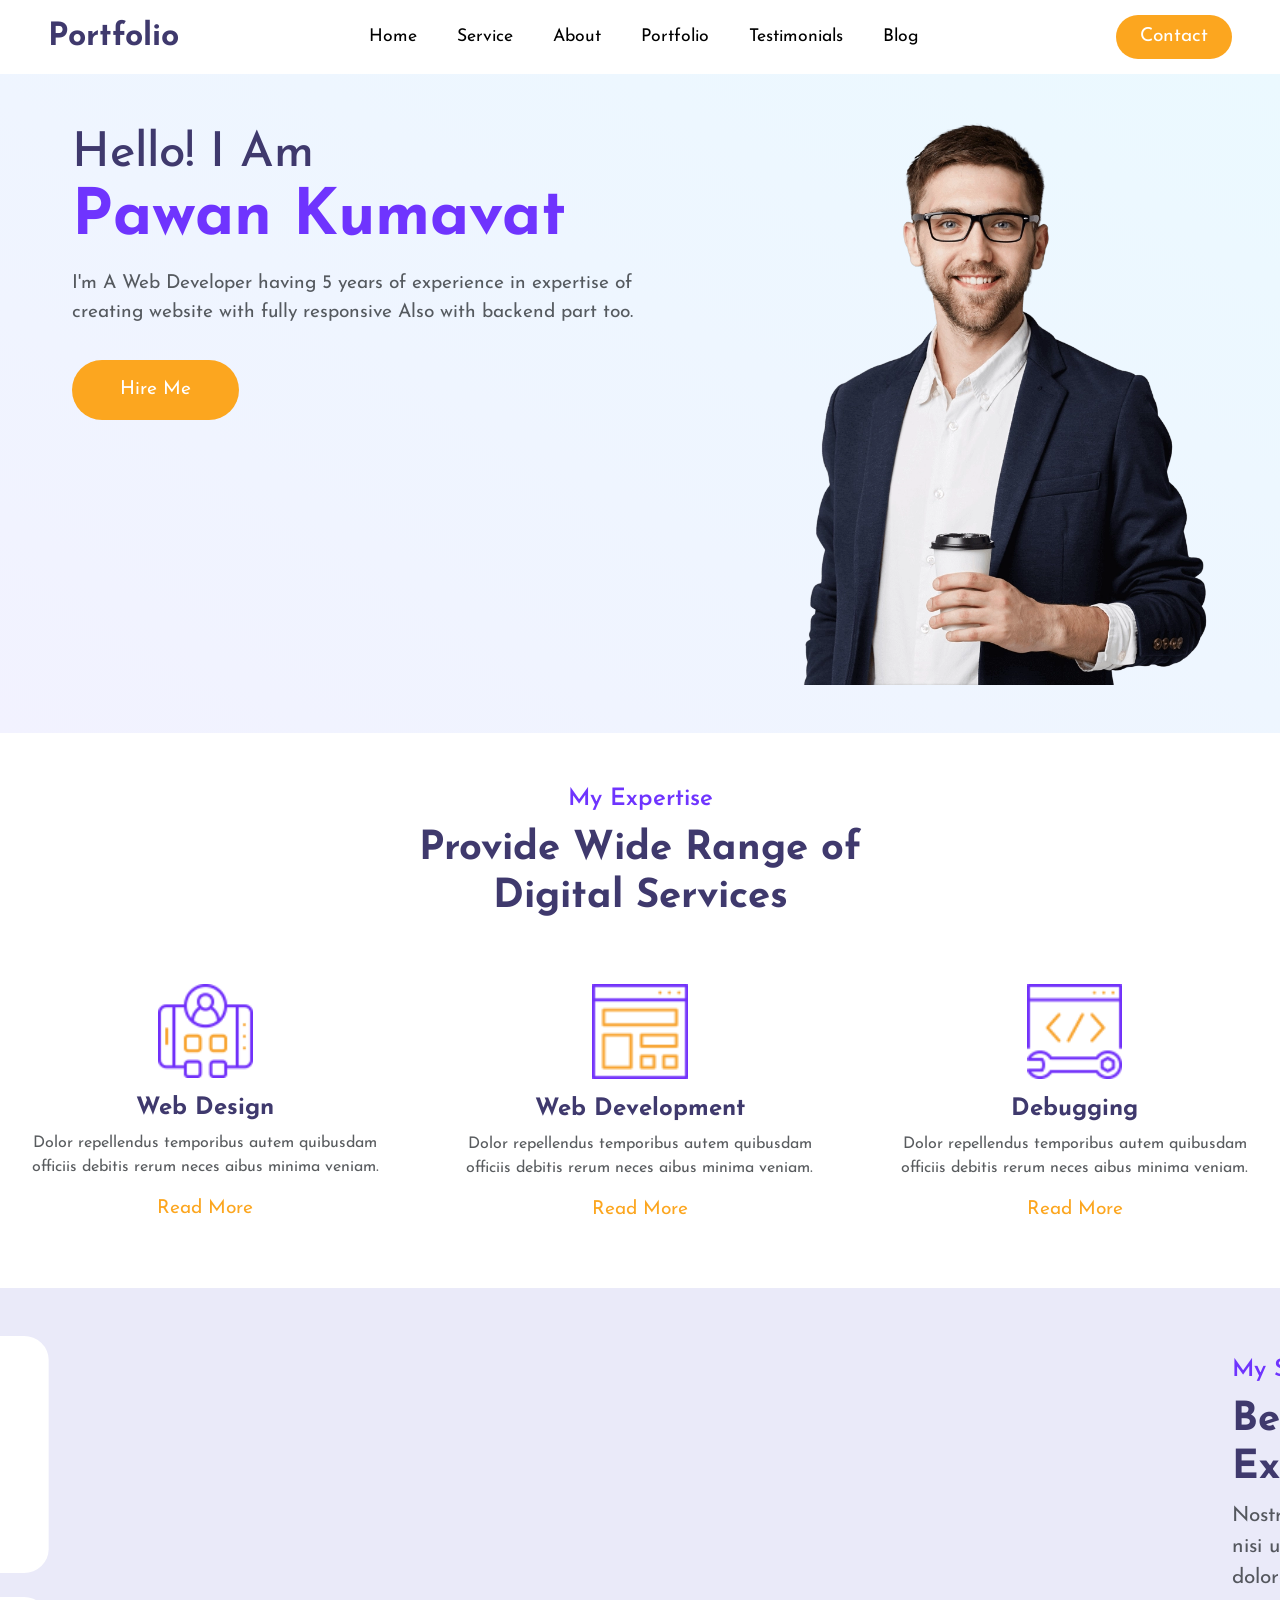
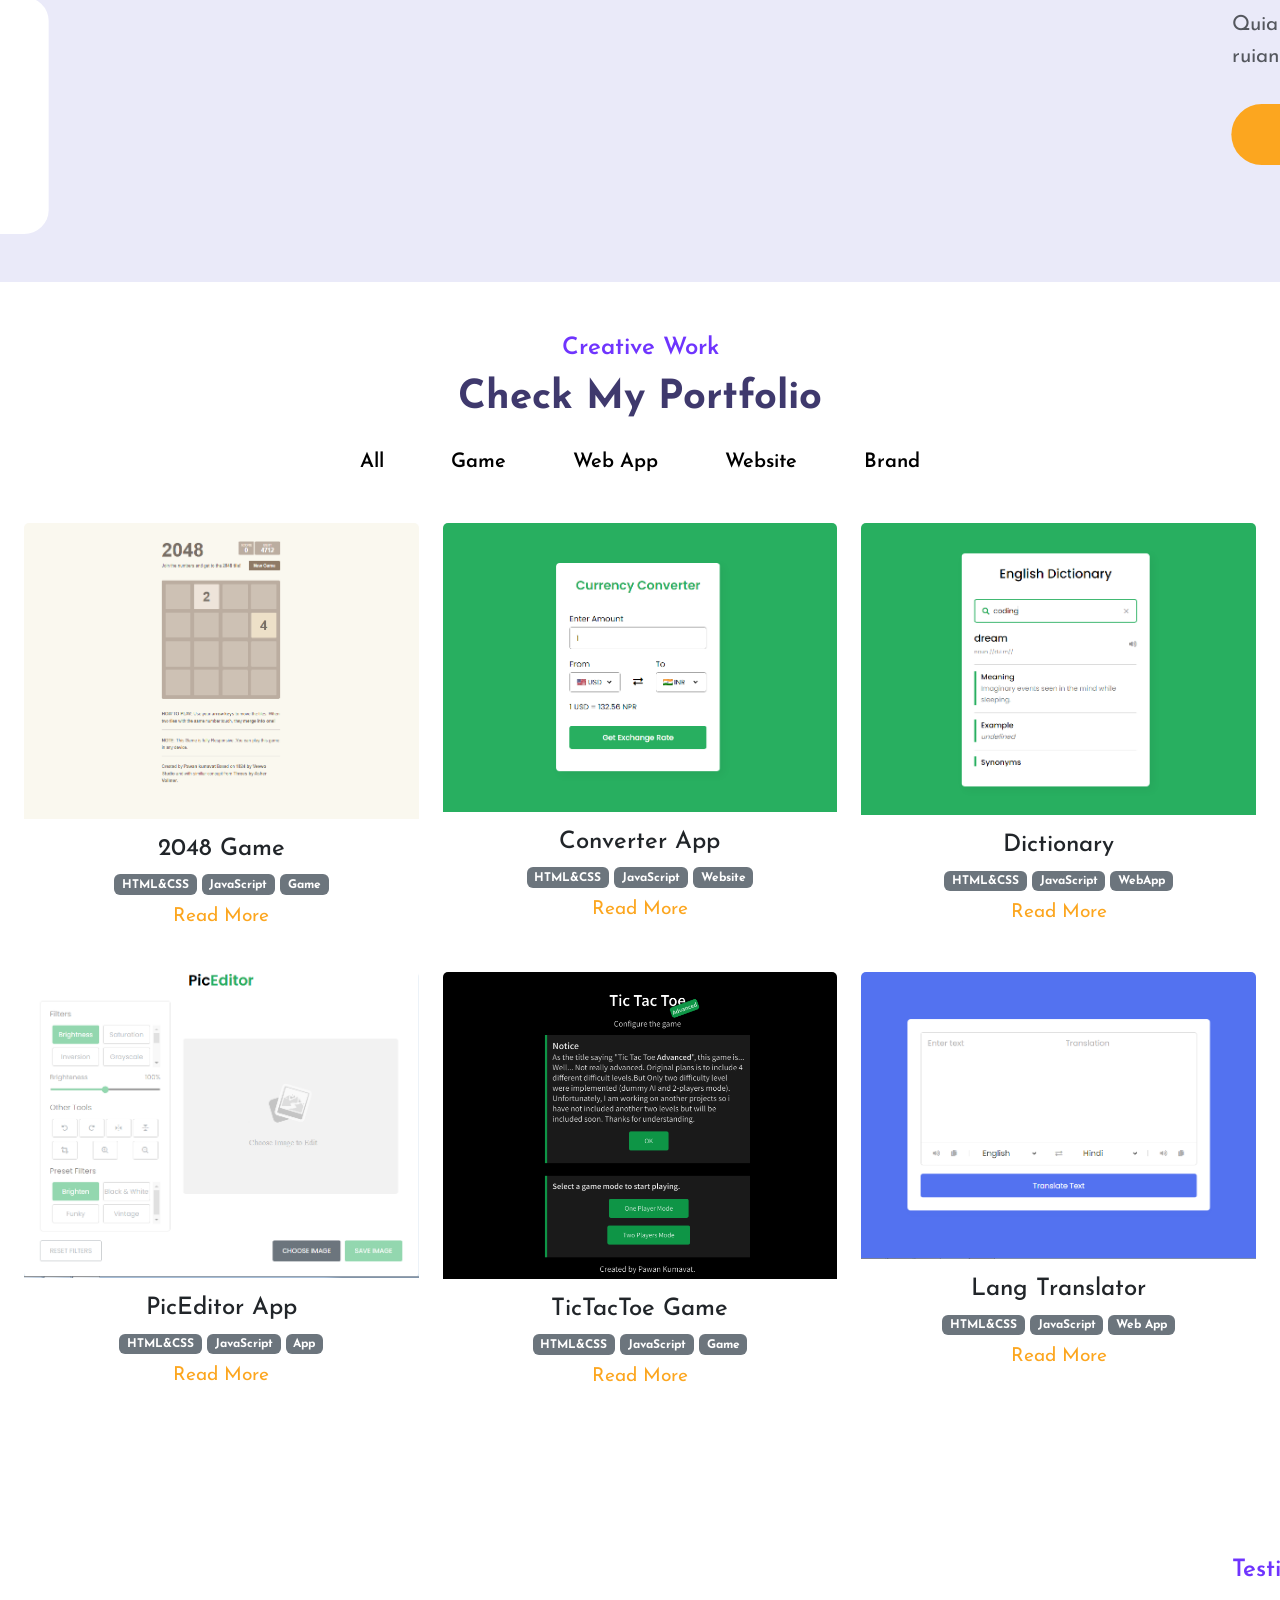
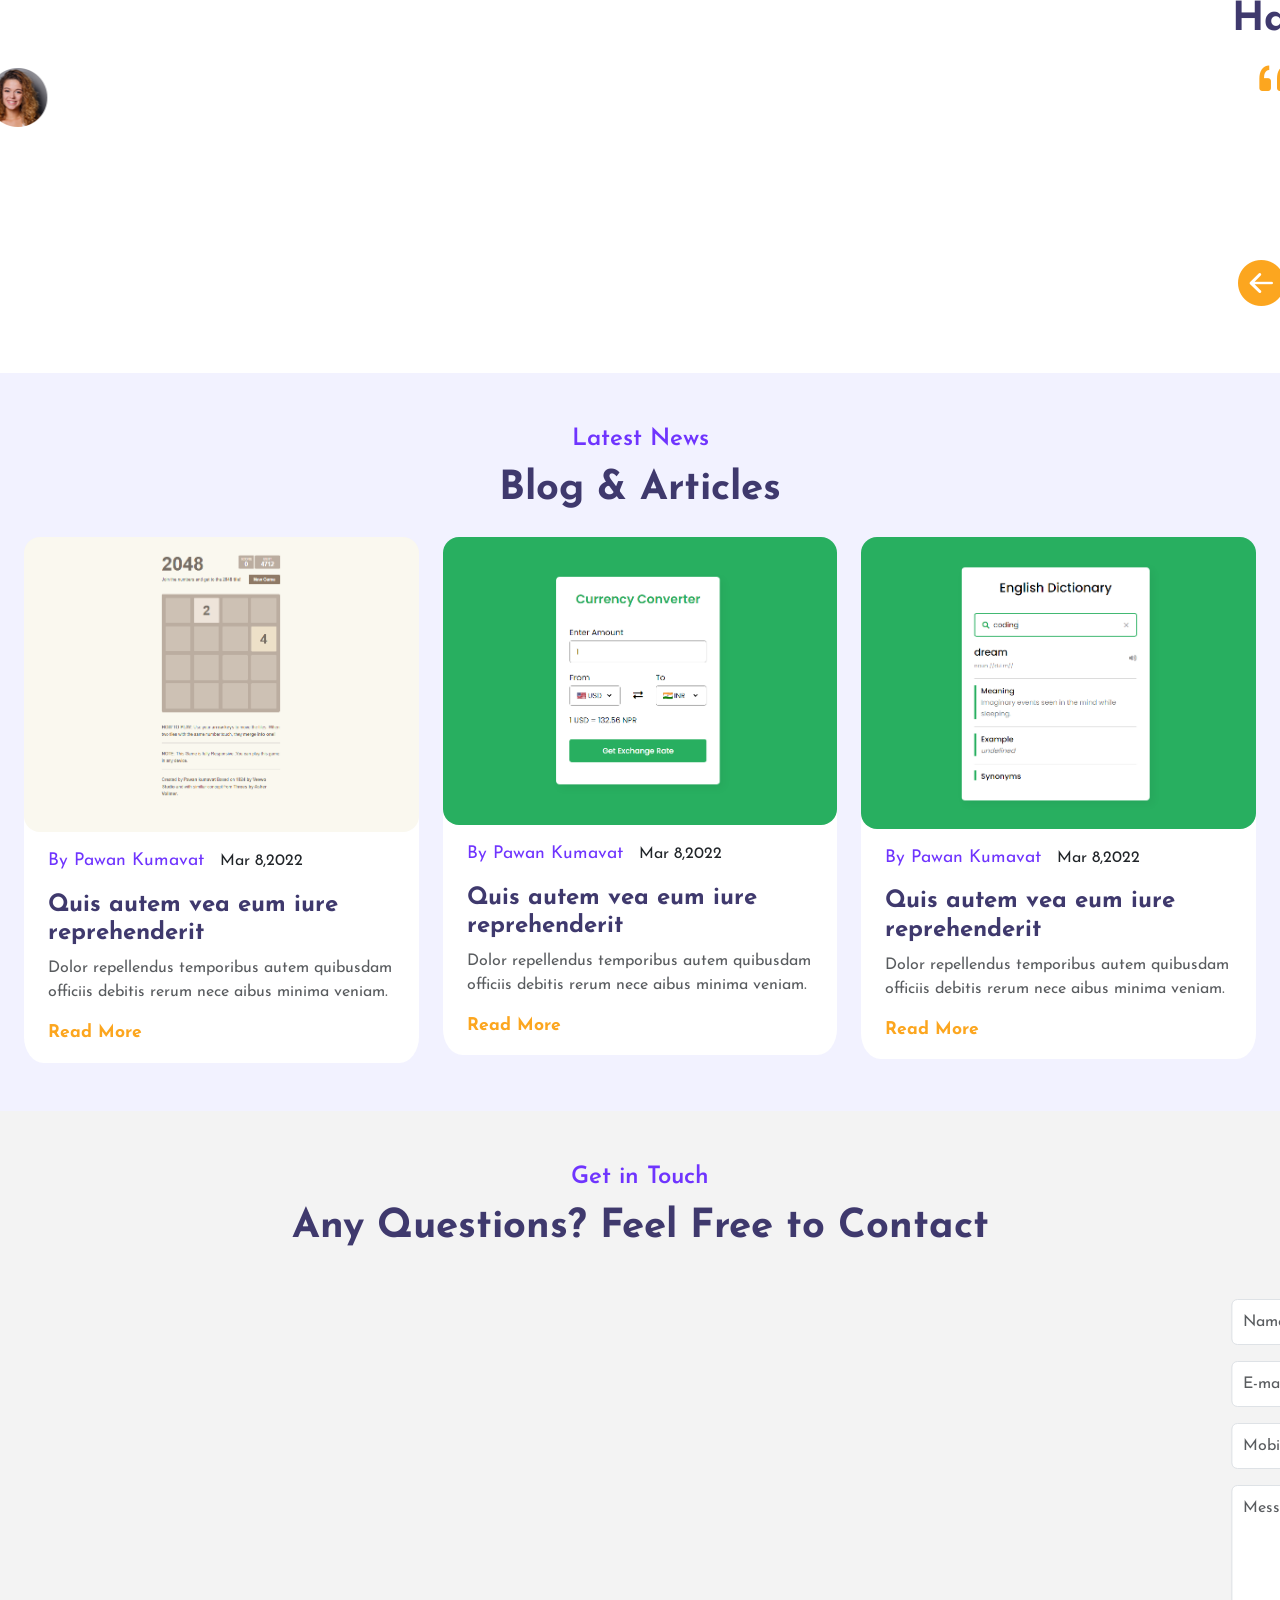
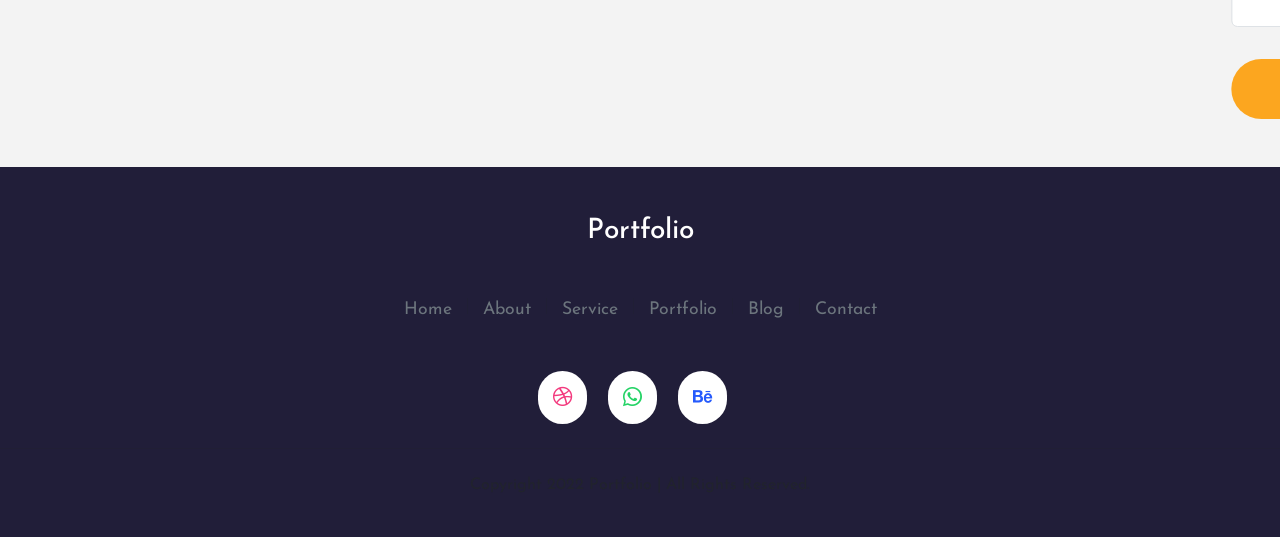
==== index.html @ dd7792f3 "Add files via upload" ====
<!DOCTYPE html>
<html lang="en">
  <head>
    <meta charset="UTF-8" />
    <meta http-equiv="X-UA-Compatible" content="IE=edge" />
    <meta name="viewport" content="width=device-width, initial-scale=1.0" />
    <title>Personal Portfolio - Pawan Kumavat</title>

    <!-- bootstrap css cdn link  -->
    <link
      href="https://cdn.jsdelivr.net/npm/bootstrap@5.2.3/dist/css/bootstrap.min.css"
      rel="stylesheet"
      integrity="sha384-rbsA2VBKQhggwzxH7pPCaAqO46MgnOM80zW1RWuH61DGLwZJEdK2Kadq2F9CUG65"
      crossorigin="anonymous"
    />

    <!-- custom css file -->
    <link rel="stylesheet" href="css/style.css" />

    <!-- google font link -->
    <link rel="preconnect" href="https://fonts.googleapis.com" />
    <link rel="preconnect" href="https://fonts.gstatic.com" crossorigin />
    <link
      href="https://fonts.googleapis.com/css2?family=Josefin+Sans:wght@300;400;500;600;700&display=swap"
      rel="stylesheet"
    />

    <!-- bootstrap icon cdn link  -->
    <link
      rel="stylesheet"
      href="https://cdn.jsdelivr.net/npm/bootstrap-icons@1.10.4/font/bootstrap-icons.css"
    />

    <!-- for adding animation to website we have use AOS library 
    AOS Library css file cdn link -->
    <link rel="stylesheet" href="https://unpkg.com/aos@next/dist/aos.css" />

    <!-- jquery cdn link  -->
    <script src="https://ajax.googleapis.com/ajax/libs/jquery/3.6.4/jquery.min.js"></script>
  </head>
  <body>
    <!-- navbar starts -->
    <nav
      id="navbar-top"
      class="navbar navbar-expand-lg navbar-light bg-white sticky-top"
    >
      <div class="container-fluid px-5">
        <a class="navbar-brand fw-bold fs-2" href="#" style="color: #3f396d"
          >Portfolio</a
        >
        <button
          class="nav-menu d-md-none"
          type="button"
          data-bs-toggle="collapse"
          data-bs-target="#navbarNav"
        >
          <i class="bi bi-menu-button-fill"></i>
        </button>
        <div
          class="collapse navbar-collapse justify-content-center"
          id="navbarNav"
        >
          <ul class="navbar-nav gap-4" style="font-size: 1.1rem">
            <li class="nav-item">
              <a class="nav-link" aria-current="page" href="#">Home</a>
            </li>
            <li class="nav-item">
              <a class="nav-link" href="#service">Service</a>
            </li>
            <li class="nav-item">
              <a class="nav-link" href="#about">About</a>
            </li>
            <li class="nav-item">
              <a class="nav-link" href="#portfolio">Portfolio</a>
            </li>
            <li class="nav-item">
              <a class="nav-link" href="#testimonial">Testimonials</a>
            </li>
            <li class="nav-item">
              <a class="nav-link" href="#blog">Blog</a>
            </li>
          </ul>
        </div>
        <button class="c-btn ms-4 py-2 px-4 rounded-pill d-none d-md-block">Contact</button>
      </div>
    </nav>
    <!-- navbar ends here -->

    <!-- home section starts  -->
    <section class="home pt-5 pb-5" id="home">
      <div class="row justify-content-evenly align-middle">
        <!-- here data-aos is used for adding aos animation  -->
        <div class="col-10 col-md-6 text-center text-md-start" data-aos="slide-right">
          <h2 style="color: #3f396d">
            Hello! I Am <br /><span class="c-orange">Pawan Kumavat</span>
          </h2>
          <p class="text-muted">
            I'm A Web Developer having 5 years of experience in expertise of
            creating website with fully responsive Also with backend part too.
          </p>
          <button class="c-btn h-btn mt-3 py-3 px-5 rounded-pill">
            Hire Me
          </button>
          <a href="" class="link ms-4 d-none">See My Work</a>
        </div>
        <div class="col-10 col-md-4 d-none d-md-block">
          <img src="images/banner-01.webp" class="img-fluid" alt="" />
        </div>
      </div>
    </section>
    <!-- home section ends here -->

    <!-- expertise section starts -->
    <section class="expertise mt-5" id="service">
      <div class="heading text-center">
        <small>My Expertise</small>
        <h3>
          Provide Wide Range of <br />
          Digital Services
        </h3>
      </div>
      <div class="row justify-content-evenly mt-5">
        <div class="col-10 col-md-4" data-aos="fade-up">
          <div class="service-card">
            <div class="img">
              <img
                src="images/service-icon1.png"
                class="w-25 img-fluid img"
                alt=""
              />
            </div>
            <div class="content mt-3">
              <h4>Web Design</h4>
              <p class="text-muted">
                Dolor repellendus temporibus autem quibusdam officiis debitis
                rerum neces aibus minima veniam.
              </p>
              <a href="" class="link">Read More</a>
            </div>
          </div>
        </div>
        <div class="col-md-4 col-10" data-aos="fade-up">
          <div class="service-card">
            <div class="img">
              <img
                src="images/service-icon2.png"
                class="w-25 img-fluid img"
                alt=""
              />
            </div>
            <div class="content mt-3">
              <h4>Web Development</h4>
              <p class="text-muted">
                Dolor repellendus temporibus autem quibusdam officiis debitis
                rerum neces aibus minima veniam.
              </p>
              <a href="" class="link">Read More</a>
            </div>
          </div>
        </div>
        <div class="col-md-4 col-10" data-aos="fade-up">
          <div class="service-card">
            <div class="img">
              <img
                src="images/service-icon3.png"
                class="w-25 img-fluid img"
                alt=""
              />
            </div>
            <div class="content mt-3">
              <h4>Debugging</h4>
              <p class="text-muted">
                Dolor repellendus temporibus autem quibusdam officiis debitis
                rerum neces aibus minima veniam.
              </p>
              <a href="" class="link">Read More</a>
            </div>
          </div>
        </div>
      </div>
    </section>
    <!-- expertise section ends here -->

    <!-- skill section starts -->
    <section class="skill mt-5 py-5" id="about">
      <div class="row justify-content-evenly">
        <div class="col-10 col-md-5 skill-with-progress" data-aos="slide-right">
          <div class="row justify-content-evenly">
            <div class="col-10 col-md-6">
              <div class="progress-card ms-3 ms-md-0">
                <div class="circular-progress html-css">
                  <span class="progress-value html-progress">0%</span>
                </div>
                <br />
                <span class="text">HTML & CSS</span>
              </div>
            </div>
            <div class="col-10 col-md-6 mt-4 mt-md-0">
              <div class="progress-card ms-3 ms-md-0">
                <div class="circular-progress javascript">
                  <span class="progress-value javascript-progress">0%</span>
                </div>
                <br />
                <span class="text">JavaScript</span>
              </div>
            </div>
          </div>
          <div class="row justify-content-evenly mt-4">
            <div class="col-10 col-md-6">
              <div class="progress-card ms-3 ms-md-0">
                <div class="circular-progress php">
                  <span class="progress-value php-progress">0%</span>
                </div>
                <br />
                <span class="text">PHP</span>
              </div>
            </div>
            <div class="col-10 col-md-6 mt-4 mt-md-0">
              <div class="progress-card ms-3  ms-md-0">
                <div class="circular-progress reactjs">
                  <span class="progress-value reactjs-progress">0%</span>
                </div>
                <br>
                <span class="text">ReactJS</span>
              </div>
            </div>
          </div>
        </div>
        <div class="col-10 col-md-5 skill-detail" data-aos="slide-left">
          <div class="heading mt-5 mt-md-3">
            <small>My Skills</small>
            <h3>Beautiful & Unique Digital Experiences</h3>
            <p class="text-muted">
              Nostrum exercitationem ullam corporis suscipit laborioa nisi ut
              aliquid exrea commodi consequatur magni dolores aos qui ratione
              voluptatem nesciunt.
            </p>
            <p class="text-muted">
              Quia voluptas sit aspernatur aut odit aut fugit, sed ruiano
              consequntar magni dolores.
            </p>
            <button class="c-btn h-btn mt-3 py-3 px-5 rounded-pill">
              <!-- here download attribute is used for adding download functionality to button  -->
              <a
                href="Entry Level Web Developer Resume.pdf"
                download="SampleCV"
                style="text-decoration: none;color: #fff;"
                >Download CV</a
              >
            </button>
          </div>
        </div>
      </div>
    </section>
    <!-- skill section end here -->

    <!-- portfolio section starts here -->
    <section class="portfolio" id="portfolio">
      <div class="heading text-center pt-5">
        <small>Creative Work</small>
        <h3>Check My Portfolio</h3>
      </div>

      <div id="myBtnContainer" class="text-center mt-4">
        <!-- here we will create custom attribute using data- for filtering -->
        <button class="filter-item" data-filter="all">All</button>
        <button class="filter-item" data-filter="game">Game</button>
        <button class="filter-item" data-filter="webapp">Web App</button>
        <button class="filter-item" data-filter="website">Website</button>
        <button class="filter-item" data-filter="brand">Brand</button>
      </div>
      <div class="portfolio-body">
        <div class="row justify-content-evenly px-4">
          <div class="post col-md-4 game all col-10 mt-3 mt-md-0" data-aos="fade-up">
            <div class="card">
              <img src="images/2048game.png" class="card-img-top" alt="..." />
              <div class="card-body text-center">
                <h4 class="card-title">2048 Game</h4>
                <span class="badge bg-secondary badge-pill">HTML&CSS</span>
                <span class="badge bg-secondary badge-pill">JavaScript</span>
                <span class="badge bg-secondary badge-pill mb-2">Game</span
                ><br />
                <a href="#" class="link">Read More</a>
              </div>
            </div>
          </div>
          <div class="post col-md-4 website all col-10 mt-3 mt-md-0" data-aos="fade-up">
            <div class="card">
              <img
                src="images/currency-converter.png"
                class="card-img-top"
                alt="..."
              />
              <div class="card-body text-center">
                <h4 class="card-title">Converter App</h4>
                <span class="badge bg-secondary badge-pill">HTML&CSS</span>
                <span class="badge bg-secondary badge-pill">JavaScript</span>
                <span class="badge bg-secondary badge-pill mb-2">Website</span
                ><br />
                <a href="#" class="read-more-btn link">Read More</a>
              </div>
            </div>
          </div>
          <div class="post col-md-4 webapp all col-10 mt-3 mt-md-0" data-aos="fade-up">
            <div class="card">
              <img src="images/dictionary.png" class="card-img-top" alt="..." />
              <div class="card-body text-center">
                <h4 class="card-title">Dictionary</h4>
                <span class="badge bg-secondary badge-pill">HTML&CSS</span>
                <span class="badge bg-secondary badge-pill">JavaScript</span>
                <span class="badge bg-secondary badge-pill mb-2">WebApp</span
                ><br />
                <a href="#" class="read-more-btn link">Read More</a>
              </div>
            </div>
          </div>
        </div>
        <div class="row justify-content-evenly mt-4 px-4">
          <div class="post col-md-4 game all col-10 mt-3 mt-md-0" data-aos="fade-up">
            <div class="card">
              <img src="images/piceditor.png" class="card-img-top" alt="..." />
              <div class="card-body text-center">
                <h4 class="card-title">PicEditor App</h4>
                <span class="badge bg-secondary badge-pill">HTML&CSS</span>
                <span class="badge bg-secondary badge-pill">JavaScript</span>
                <span class="badge bg-secondary badge-pill mb-2">App</span
                ><br />
                <a href="#" class="read-more-btn link">Read More</a>
              </div>
            </div>
          </div>
          <div class="post col-md-4 website all col-10 mt-3 mt-md-0" data-aos="fade-up">
            <div class="card">
              <img src="images/tictactoe.png" class="card-img-top" alt="..." />
              <div class="card-body text-center">
                <h4 class="card-title">TicTacToe Game</h4>
                <span class="badge bg-secondary badge-pill">HTML&CSS</span>
                <span class="badge bg-secondary badge-pill">JavaScript</span>
                <span class="badge bg-secondary badge-pill mb-2">Game</span
                ><br />
                <a href="#" class="read-more-btn link">Read More</a>
              </div>
            </div>
          </div>
          <div class="post col-md-4 all col-10 mt-3 mt-md-0" data-aos="fade-up">
            <div class="card">
              <img
                src="images/lang-translator.png"
                class="card-img-top"
                alt="..."
              />
              <div class="card-body text-center">
                <h4 class="card-title">Lang Translator</h4>
                <span class="badge bg-secondary badge-pill">HTML&CSS</span>
                <span class="badge bg-secondary badge-pill">JavaScript</span>
                <span class="badge bg-secondary badge-pill mb-2">Web App</span
                ><br />
                <a href="#" class="read-more-btn link">Read More</a>
              </div>
            </div>
          </div>
        </div>
      </div>
    </section>
    <!-- portfolio section ends here -->

    <!-- testimonial section starts  -->
    <section class="testimonial mt-5 pt-5" id="testimonial">
      <div class="row justify-content-evenly">
        <div class="col-md-4 col-10" data-aos="slide-right">
          <img src="images/tastimonials-img.png" class="img-fluid" alt="" />
        </div>
        <div class="col-md-6 col-10 mt-5" data-aos="slide-left">
          <div class="heading">
            <small>Testimonials</small>
            <h3>Happy Clients Feedback</h3>
            <!-- here we will use carousel element from bootstrap -->
            <div
              id="carouselExampleControls"
              class="carousel slide"
              data-bs-ride="carousel"
            >
              <div class="carousel-inner">
                <div class="carousel-item active">
                  <div class="row justify-content-evenly">
                    <div class="col-2 text-center">
                      <i class="bi bi-quote"></i>
                    </div>
                    <div class="col-10">
                      <p class="text-muted">
                        Quisruam est, qui dolorem ipsum quia dolor sit amet,
                        consecteaur aeci velit, sed quia non numquam eius modi
                        tempora incidunt ut lao magnam aliquam quaerat ...
                      </p>
                      <h4>Kevin Andrew</h4>
                      <small class="fs-6 text-muted">CEO of Company</small>
                    </div>
                  </div>
                </div>
                <div class="carousel-item">
                  <div class="row justify-content-evenly">
                    <div class="col-2 text-center">
                      <i class="bi bi-quote"></i>
                    </div>
                    <div class="col-10">
                      <p class="text-muted">
                        Quisruam est, qui dolorem ipsum quia dolor sit amet,
                        consecteaur aeci velit, sed quia non numquam eius modi
                        tempora incidunt ut lao magnam aliquam quaerat ...
                      </p>
                      <h4>Kevin Andrew</h4>
                      <small class="fs-6 text-muted">CEO of Company</small>
                    </div>
                  </div>
                </div>
                <div class="carousel-item">
                  <div class="row justify-content-evenly">
                    <div class="col-2 text-center">
                      <i class="bi bi-quote"></i>
                    </div>
                    <div class="col-10">
                      <p class="text-muted">
                        Quisruam est, qui dolorem ipsum quia dolor sit amet,
                        consecteaur aeci velit, sed quia non numquam eius modi
                        tempora incidunt ut lao magnam aliquam quaerat ...
                      </p>
                      <h4>Kevin Andrew</h4>
                      <small class="fs-6 text-muted">CEO of Company</small>
                    </div>
                  </div>
                </div>
              </div>
              <button
                class="nextprev-btn rounded-pill prev-btn"
                type="button"
                data-bs-target="#carouselExampleControls"
                data-bs-slide="prev"
              >
                <i class="bi bi-arrow-left-circle-fill prev"></i>
                <span class="visually-hidden">Previous</span>
              </button>
              <button
                class="nextprev-btn rounded-pill next-btn"
                type="button"
                data-bs-target="#carouselExampleControls"
                data-bs-slide="next"
              >
                <i class="bi bi-arrow-right-circle-fill next"></i>
                <span class="visually-hidden">Next</span>
              </button>
            </div>
          </div>
        </div>
      </div>
    </section>
    <!-- testimonial ends here -->

    <!-- blog section starts -->
    <section class="blog mt-5 pb-5" id="blog">
      <div class="heading text-center pt-5">
        <small>Latest News</small>
        <h3>Blog & Articles</h3>
      </div>
      <div class="row justify-content-evenly px-4 mt-4" data-aos="fade-up">
        <div class="blogpost col-md-4 col-10 mt-2 mt-md-0 game all">
          <div class="card">
            <img
              src="images/2048game.png"
              class="card-img-top rounded-4"
              alt="..."
            />
            <div class="card-body px-4">
              <small>By Pawan Kumavat</small
              ><span class="ms-3">Mar 8,2022</span>
              <h4 class="card-title">
                <a href="">Quis autem vea eum iure reprehenderit</a>
              </h4>
              <p class="text-muted">
                Dolor repellendus temporibus autem quibusdam officiis debitis
                rerum nece aibus minima veniam.
              </p>
              <a href="#" class="read-more-btn link" data-bs-toggle="modal" data-bs-target="#exampleModal1">Read More</a>
            </div>
          </div>
        </div>
        <div class="blogpost col-md-4 col-10 mt-5 mt-md-0 website all">
          <div class="card">
            <img
              src="images/currency-converter.png"
              class="card-img-top rounded-4"
              alt="..."
            />
            <div class="card-body px-4">
              <small>By Pawan Kumavat</small
              ><span class="ms-3">Mar 8,2022</span>
              <h4 class="card-title">
                <a href="">Quis autem vea eum iure reprehenderit</a>
              </h4>
              <p class="text-muted">
                Dolor repellendus temporibus autem quibusdam officiis debitis
                rerum nece aibus minima veniam.
              </p>
              <a href="#" class="read-more-btn link" data-bs-toggle="modal" data-bs-target="#exampleModal2">Read More</a>
            </div>
          </div>
        </div>
        <div class="blogpost col-md-4 col-10 mt-5 mt-md-0 webapp all">
          <div class="card">
            <img
              src="images/dictionary.png"
              class="card-img-top rounded-4"
              alt="..."
            />
            <div class="card-body px-4">
              <small>By Pawan Kumavat</small
              ><span class="ms-3">Mar 8,2022</span>
              <h4 class="card-title">
                <a href="">Quis autem vea eum iure reprehenderit</a>
              </h4>
              <p class="text-muted">
                Dolor repellendus temporibus autem quibusdam officiis debitis
                rerum nece aibus minima veniam.
              </p>
              <a href="#" class="read-more-btn link" data-bs-toggle="modal" data-bs-target="#exampleModal3">Read More</a>
            </div>
          </div>
        </div>
        <!-- here we will make modals if Read more link is clicked the modal will popup -->
        <div class="modal fade" id="exampleModal1" tabindex="-1" aria-labelledby="exampleModalLabel" aria-hidden="true">
          <div class="modal-dialog">
            <div class="modal-content">
              
                <button type="button" class="btn-c rounded-pill" data-bs-dismiss="modal"><i class="bi bi-x-circle-fill"></i></button>
              
              <div class="modal-body px-4">
                <div class="img">
                  <img src="images/2048game.png" class="img-fluid" alt="">
                </div>
                <div class="content mt-3">
                  <small>By Pawan Kumavat</small
                    ><span class="text-muted ms-2">Mar 8,2022</span>
                  <h4 class="card-title mt-3">Quis autem vea eum iure reprehenderit</h4>
                  <div class="social-links mt-4">
                      <button href="" class="rounded-pill dribble">
                        <i class="bi bi-dribbble"></i>
                      </button>
                      <button href="" class="rounded-pill whatsapp">
                        <i class="bi bi-whatsapp"></i>
                      </button>
                      <button href="" class="rounded-pill behance">
                        <i class="bi bi-behance"></i>
                      </button>
                  </div>
                  <p class="text-muted mt-3">Lorem ipsum dolor sit amet, consectetur adipiscing elit. Nullam tempor eros a tellus auctor, nec suscipit nunc dignissim. Ut suscipit gravida augue sed elementum. Sed sed luctus nisl. Donec scelerisque nisi in sodales mattis. Vestibulum suscipit odio ac enim blandit sollicitudin. Aliquam ultrices sem quis urna placerat interdum. Etiam rutrum, quam sagittis tristique mollis, libero arcu scelerisque erat, eget tincidunt eros diam quis nunc.</p>
                </div>
              </div>
              <div class="heading px-2">
                <h3 class="fs-3 ms-3">Leave A Comment</h3>
              </div>
              <div class="contact-form ms-3 mt-3 pb-4 px-2">
                <div class="mb-3">
                  <input
                    type="text"
                    class="form-control"
                    id="exampleFormControlInput1"
                    placeholder="Name"
                  />
                </div>
                <div class="mb-3">
                  <input
                    type="email"
                    class="form-control"
                    id="exampleFormControlInput1"
                    placeholder="E-mail"
                  />
                </div>
                <div class="mb-3">
                  <input
                    type="text"
                    class="form-control"
                    id="exampleFormControlInput1"
                    placeholder="Mobile No."
                  />
                </div>
                <div class="mb-3">
                  <textarea
                    class="form-control"
                    id="exampleFormControlTextarea1"
                    placeholder="Message"
                    rows="5"
                  ></textarea>
                </div>
                <button class="c-btn h-btn mt-3 py-2 px-4 rounded-pill">
                  Submit
                </button>
              </div>
              
            </div>
          </div>
        </div>
        <div class="modal fade" id="exampleModal2" tabindex="-1" aria-labelledby="exampleModalLabel" aria-hidden="true">
          <div class="modal-dialog">
            <div class="modal-content">
              
                <button type="button" class="btn-c rounded-pill" data-bs-dismiss="modal"><i class="bi bi-x-circle-fill"></i></button>
              
              <div class="modal-body px-4">
                <div class="img">
                  <img src="images/currency-converter.png" class="img-fluid" alt="">
                </div>
                <div class="content mt-3">
                  <small>By Pawan Kumavat</small
                    ><span class="text-muted ms-2 ms-md-0">Mar 8,2022</span>
                  <h4 class="card-title mt-3">Quis autem vea eum iure reprehenderit</h4>
                  <div class="social-links mt-4">
                      <button href="" class="rounded-pill dribble">
                        <i class="bi bi-dribbble"></i>
                      </button>
                      <button href="" class="rounded-pill whatsapp">
                        <i class="bi bi-whatsapp"></i>
                      </button>
                      <button href="" class="rounded-pill behance">
                        <i class="bi bi-behance"></i>
                      </button>
                  </div>
                  <p class="text-muted mt-3">Lorem ipsum dolor sit amet, consectetur adipiscing elit. Nullam tempor eros a tellus auctor, nec suscipit nunc dignissim. Ut suscipit gravida augue sed elementum. Sed sed luctus nisl. Donec scelerisque nisi in sodales mattis. Vestibulum suscipit odio ac enim blandit sollicitudin. Aliquam ultrices sem quis urna placerat interdum. Etiam rutrum, quam sagittis tristique mollis, libero arcu scelerisque erat, eget tincidunt eros diam quis nunc.</p>
                </div>
              </div>
              <div class="heading px-2">
                <h3 class="fs-3 ms-3">Leave A Comment</h3>
              </div>
              <div class="contact-form ms-3 mt-3 pb-4 px-2">
                <div class="mb-3">
                  <input
                    type="text"
                    class="form-control"
                    id="exampleFormControlInput1"
                    placeholder="Name"
                  />
                </div>
                <div class="mb-3">
                  <input
                    type="email"
                    class="form-control"
                    id="exampleFormControlInput1"
                    placeholder="E-mail"
                  />
                </div>
                <div class="mb-3">
                  <input
                    type="text"
                    class="form-control"
                    id="exampleFormControlInput1"
                    placeholder="Mobile No."
                  />
                </div>
                <div class="mb-3">
                  <textarea
                    class="form-control"
                    id="exampleFormControlTextarea1"
                    placeholder="Message"
                    rows="5"
                  ></textarea>
                </div>
                <button class="c-btn h-btn mt-3 py-2 px-4 rounded-pill">
                  Submit
                </button>
              </div>
              
            </div>
          </div>
        </div>
        <div class="modal fade" id="exampleModal3" tabindex="-1" aria-labelledby="exampleModalLabel" aria-hidden="true">
          <div class="modal-dialog">
            <div class="modal-content">
              
                <button type="button" class="btn-c rounded-pill" data-bs-dismiss="modal"><i class="bi bi-x-circle-fill"></i></button>
              
              <div class="modal-body px-4">
                <div class="img">
                  <img src="images/dictionary.png" class="img-fluid" alt="">
                </div>
                <div class="content mt-3">
                  <small>By Pawan Kumavat</small
                    ><span class="text-muted ms-2 ms-md-0">Mar 8,2022</span>
                  <h4 class="card-title mt-3">Quis autem vea eum iure reprehenderit</h4>
                  <div class="social-links mt-4">
                      <button href="" class="rounded-pill dribble">
                        <i class="bi bi-dribbble"></i>
                      </button>
                      <button href="" class="rounded-pill whatsapp">
                        <i class="bi bi-whatsapp"></i>
                      </button>
                      <button href="" class="rounded-pill behance">
                        <i class="bi bi-behance"></i>
                      </button>
                  </div>
                  <p class="text-muted mt-3">Lorem ipsum dolor sit amet, consectetur adipiscing elit. Nullam tempor eros a tellus auctor, nec suscipit nunc dignissim. Ut suscipit gravida augue sed elementum. Sed sed luctus nisl. Donec scelerisque nisi in sodales mattis. Vestibulum suscipit odio ac enim blandit sollicitudin. Aliquam ultrices sem quis urna placerat interdum. Etiam rutrum, quam sagittis tristique mollis, libero arcu scelerisque erat, eget tincidunt eros diam quis nunc.</p>
                </div>
              </div>
              <div class="heading px-2">
                <h3 class="fs-3 ms-3">Leave A Comment</h3>
              </div>
              <div class="contact-form ms-3 mt-3 pb-4 px-2">
                <div class="mb-3">
                  <input
                    type="text"
                    class="form-control"
                    id="exampleFormControlInput1"
                    placeholder="Name"
                  />
                </div>
                <div class="mb-3">
                  <input
                    type="email"
                    class="form-control"
                    id="exampleFormControlInput1"
                    placeholder="E-mail"
                  />
                </div>
                <div class="mb-3">
                  <input
                    type="text"
                    class="form-control"
                    id="exampleFormControlInput1"
                    placeholder="Mobile No."
                  />
                </div>
                <div class="mb-3">
                  <textarea
                    class="form-control"
                    id="exampleFormControlTextarea1"
                    placeholder="Message"
                    rows="5"
                  ></textarea>
                </div>
                <button class="c-btn h-btn mt-3 py-2 px-4 rounded-pill">
                  Submit
                </button>
              </div>
              
            </div>
          </div>
        </div>
      </div>
    </section>
    <!-- blog section ends here -->

    <!-- contact section starts -->
    <section class="contact py-5" id="contact">
      <div class="heading text-center">
        <small>Get in Touch</small>
        <h3>Any Questions? Feel Free to Contact</h3>
      </div>
      <div class="row justify-content-evenly mt-5">
        <div class="col-md-5 col-10 contact-details" data-aos="slide-right">
          <div class="row justify-content-evenly">
            <div class="col-1">
              <i class="bi bi-geo-alt-fill"></i>
            </div>
            <div class="col-11">
              <p>121 King Street Melbourne, 3000, Australia</p>
            </div>
          </div>
          <div class="row justify-content-evenly">
            <div class="col-1">
              <i class="bi bi-telephone-fill"></i>
            </div>
            <div class="col-11">
              <p>+91 9527818693</p>
            </div>
          </div>
          <div class="row justify-content-evenly">
            <div class="col-1">
              <i class="bi bi-send-fill"></i>
            </div>
            <div class="col-11">
              <p>codewithpawan@gmail.com</p>
            </div>
          </div>
          <div class="row justify-content-evenly">
            <div class="col-1">
              <i class="bi bi-globe-americas"></i>
            </div>
            <div class="col-11">
              <p>codingpawan.com</p>
            </div>
          </div>
        </div>
        <div class="col-md-5 col-10 mt-3 mt-md-0" data-aos="slide-left">
          <div class="contact-form">
            <div class="mb-3">
              <input
                type="text"
                class="form-control"
                id="exampleFormControlInput1"
                placeholder="Name"
              />
            </div>
            <div class="mb-3">
              <input
                type="email"
                class="form-control"
                id="exampleFormControlInput1"
                placeholder="E-mail"
              />
            </div>
            <div class="mb-3">
              <input
                type="text"
                class="form-control"
                id="exampleFormControlInput1"
                placeholder="Mobile No."
              />
            </div>
            <div class="mb-3">
              <textarea
                class="form-control"
                id="exampleFormControlTextarea1"
                placeholder="Message"
                rows="5"
              ></textarea>
            </div>
            <button class="c-btn h-btn mt-3 py-3 px-5 rounded-pill">
              Submit
            </button>
          </div>
        </div>
      </div>
    </section>
    <!-- contact section ends here -->

      <!-- now we will make back to top button when user click on it it will be redirected to top page  -->
    <button
      type="button"
      class="btn btn-floating btn-lg rounded-pill"
      id="btn-back-to-top"
    >
      <i class="bi bi-arrow-up"></i>
    </button>

    <!-- footer section starts  -->
    <footer class="text-center text-muted py-4">
      <h3 class="text-white pt-4" data-aos="fade-up">Portfolio</h3>
      <div class="link-group mt-5" data-aos="fade-up">
        <a href="#home">Home</a>
        <div class="vr"></div>
        <a href="#about">About</a>
        <div class="vr"></div>
        <a href="#service">Service</a>
        <div class="vr"></div>
        <a href="#portfolio">Portfolio</a>
        <div class="vr"></div>
        <a href="#blog">Blog</a>
        <div class="vr"></div>
        <a href="#contact">Contact</a>
      </div>
      <div class="social-links mt-5" data-aos="fade-up">
        <button href="" class="rounded-pill dribble">
          <i class="bi bi-dribbble"></i>
        </button>
        <button href="" class="rounded-pill whatsapp">
          <i class="bi bi-whatsapp"></i>
        </button>
        <button href="" class="rounded-pill behance">
          <i class="bi bi-behance"></i>
        </button>
      </div>
      <hr class="text-muted my-4" />

      <p>Copyright 2022 Portfolio | All Rights Reserved.</p>
    </footer>
    <!-- footer section ends here -->

      <!-- bootstrap javascript cdn link  -->
    <script
      src="https://cdn.jsdelivr.net/npm/bootstrap@5.2.3/dist/js/bootstrap.bundle.min.js"
      integrity="sha384-kenU1KFdBIe4zVF0s0G1M5b4hcpxyD9F7jL+jjXkk+Q2h455rYXK/7HAuoJl+0I4"
      crossorigin="anonymous"
    ></script>

    <!-- AOS library javascript link  -->
    <script src="https://unpkg.com/aos@next/dist/aos.js"></script>
    <script>
      // initializing AOS library
      AOS.init({
        duration: 1000,
        offset: 50,
      });
    </script>
    <!-- custom js file linking -->
    <script src="js/script.js"></script>
    
  </body>
</html>
---- css/style.css ----
/* appling google font over the website  */
body{
    font-family: 'Josefin Sans', sans-serif;
    font-weight: 400;
}
/* styling menu icon */
.nav-menu{
    border: none;
    background-color: #fff;
    font-size: 1.5rem;
    color: #fca61f;
}
/* styling navbar links  */
.navbar-nav a{
    color: black;
    position: relative;
}
.navbar-nav a:hover{
    color: #fca61f;
}
.navbar-nav a:after {    
    background: none repeat scroll 0 0 transparent;
    bottom: 0;
    content: "";
    display: block;
    height: 2px;
    left: 50%;
    top: 35px;
    position: absolute;
    background: #fca61f;
    transition: width 0.3s ease 0s, left 0.3s ease 0s;
    width: 0;
  }
.navbar-nav a:hover:after { 
    width: 100%; 
    left: 0; 
  }
  /* styling contact btn  */
.c-btn{
    border: none;
    background: #fca61f;
    color: #fff;
    font-size: 1.2rem;
}
/* styling home section starts */
.home{
    background: linear-gradient(33deg, rgba(242,242,255,1) 0%, rgba(235,249,255,1) 100%);
    padding: 30px 0px 10px 0px;
}
.home h2{
    font-size: 3rem;
    line-height: 4rem;
}
.c-orange{
    color: #6f34fe;
    font-weight: 700;
    font-size: 4rem;
}
.home p{
    width: fit-content;
    margin-top: 1rem;
    font-size: 1.2rem;
}
.h-btn:hover{
    background: #6f34fe;
    color: #fff;
    transform: translateY(-20px);
    transition-duration: 1s;
}
.link{
    text-decoration: none;
    font-size: 1.2rem;
    color: #fca61f;
    position: relative;
}
.link::after{
    content: '';
    position: absolute;
    width: 100%;
    transform: scaleX(0);
    height: 2px;
    bottom: 0;
    left: 0;
    top: 20px;
    background-color: #6f34fe;
    transform-origin: bottom right;
    transition: transform 0.25s ease-out;
}
.link:hover{
    color: #6f34fe;
}
.link:hover::after{
    transform: scaleX(1);
    transform-origin: bottom left;
}
/* adding animation to home section image  */
.home img{
    animation: floatimg 4s ease-in-out infinite;
}

@keyframes floatimg {
    0%{
        transform: translateX(0);
    }
    50%{
        transform: translateX(-24px);
    }
    100%{
        transform: translateX(0);
    }
}

/* expertise section starts */
.heading small{
    color: #6f34fe;
    font-size: 1.5rem;
    font-weight: 600;
}
.heading h3{
    margin-top: 0.5rem;
    color: #3f396d;
    font-size: 2.5rem;
    font-weight: 700;
}
.expertise h4{
    color: #3f396d;
    font-weight: 700;
}
.expertise a{
    text-decoration: none;
    color: #fca61f;
}
.expertise a:hover{
    color: #6f34fe;
}
.expertise .service-card{
    text-align: center;
    padding: 15px 15px;
    border-radius: 0.7rem;
}

/* skill section starts */
.skill{
    background-color: rgb(234, 234, 249);
}
.progress-card{
    padding: 12% 10% 10% 15%;
    background-color: #fff;
    text-align: center;
    border-radius: 10%;
}
.progress-card:hover{
    transform: scale(1.1,1.1);
    transition-duration: 0.6s;
}
.circular-progress{
    position: relative;
    height: 130px;
    width: 130px;
    border-radius: 50%;
    background: conic-gradient(#7d2ae8 3.6deg, #ededed 0deg);
    display: flex;
    align-items: center;
    justify-content: center;
}
.circular-progress::before{
    content: "";
    position: absolute;
    height: 120px;
    width: 120px;
    border-radius: 50%;
    background-color: #fff;
}
.progress-value{
    position: relative;
    font-size: 1.5rem;
    font-weight: 600;
}
.html-progress{
    color: #fca61f;
}
.javascript-progress{
    color: #6f34fe;
}
.php-progress{
    color: #20c997;
}
.reactjs-progress{
    color: #3f396d;
}
.text{
    font-size: 1.2rem;
    font-weight: 500;
}
.heading p{
    font-size: 1.3rem;
}

/* portfolio section starts */
#myBtnContainer{
    margin-bottom: 45px;
}
#myBtnContainer button{
  border: none;
  color: black;
  background: transparent;
  font-size: 20px;
  font-weight: 600;
  cursor: pointer;   
  display: inline-block;
  margin: 0 25px;
}
#myBtnContainer button:hover{
    color: #fca61f;
}

#myBtnContainer button:focus{
    outline: none;
}
.post .content h4{
    font-size: 1rem;
    font-weight: 700;
}
.post .card{
    border: none;
}

/* testimonial section starts */
.testimonial img:hover{
    transform: scale(1.2,1.2);
    transition-duration: 1s;
}
.testimonial h4{
    color: #3f396d;
}
.testimonial i{
    font-size: 2.9rem;
    color: #fca61f;
    
}
.testimonial .nextprev-btn{
    border: none;
    background-color: #fff;
}
.prev:hover,.prev-btn:hover{
    color:#6f34fe;
    transform: translateX(-10px);
    transition-duration: 1s;
}
.next:hover,.next-btn:hover{
    color:#6f34fe;
    transform: translateX(10px);
    transition-duration: 1s;
}

/* blog section starts */
.blog{
    background-color: #f2f2ff;
}
.blog .blogpost .card{
    border: none;
    border-radius: 5%;
}
.nav-bg{
    background-color: #fff;
}

.blog .blogpost small{
    color: #6f34fe;
    font-size: 1.1rem;
}
.blog .blogpost h4,.blogpost a{
    color: #3f396d;
    font-weight: 700;
    margin-top: 1rem;
    text-decoration: none;
}
.blogpost a:hover{
    color: #fca61f;
}
.blog .blogpost .read-more-btn{
    text-decoration: none;
    color: #fca61f;
    font-size: 1.1rem;
}
.blog .blogpost .read-more-btn:hover{
    color: #6f34fe;
}
/* styling modal group  */
.btn-c{
    margin-left: 94%;
    background-color: transparent;
    border: none;
    color: #fff;
    font-size: 2rem;
    margin-top: -3%;
}
.btn-c i{
    color: #fca61f;
}
.modal-body .content span{
    font-size: 1rem;
}
.modal-body .content small{
    font-size: 1rem;
    color: #6f34fe;
}
/* contact section starts */
.contact{
    background-color: #f3f3f3;
}
.contact-details i{
    font-size: 1.5rem;
    color: #fca61f;
}
.contact-details p{
    font-size: 1.2rem;
    margin-left: 1rem;
}
.contact-form .form-control:focus{
    box-shadow: none;
    border: 1px solid #fca61f;
}
.contact-form .form-control{
    padding: 10px 10px;
    width: 80%;
}

/* footer section starts */
footer{
    background-color: #211e39;
}

footer .link-group a{
    margin-left: 10px;
    margin-right: 10px;
    text-decoration: none;
    color: #6c757d;
    font-size: 1.1rem;
    margin-top: 1rem;
}
footer .link-group a:hover{
    color: #fca61f;
}
.social-links button{
    border: none;
    margin-right: 1rem;
    font-size: 1.2rem;
    background-color: #fff;
    padding: 14px 15px 10px 15px;
}
.social-links .dribble{
    color: #f33a7e;
}
.social-links button:hover{
    color: #fff;
    transform: translateY(-20px);
    transition-duration: 1s;
}
.social-links .dribble:hover{
    background-color: #f33a7e;
}
.social-links .whatsapp{
    color: #25D366;
}
.social-links .whatsapp:hover{
    background-color: #25D366;
}
.social-links .behance{
    color: #255afc;
}
.social-links .behance:hover{
    background-color: #255afc;
}

/* styling back to top button */
#btn-back-to-top {
    position: fixed;
    bottom: 40px;
    right: 40px;
    display: none;
    font-size: 1.4rem;
    background-color: #fca61f;
    color: #fff;
    animation: pulse 3s infinite;
}
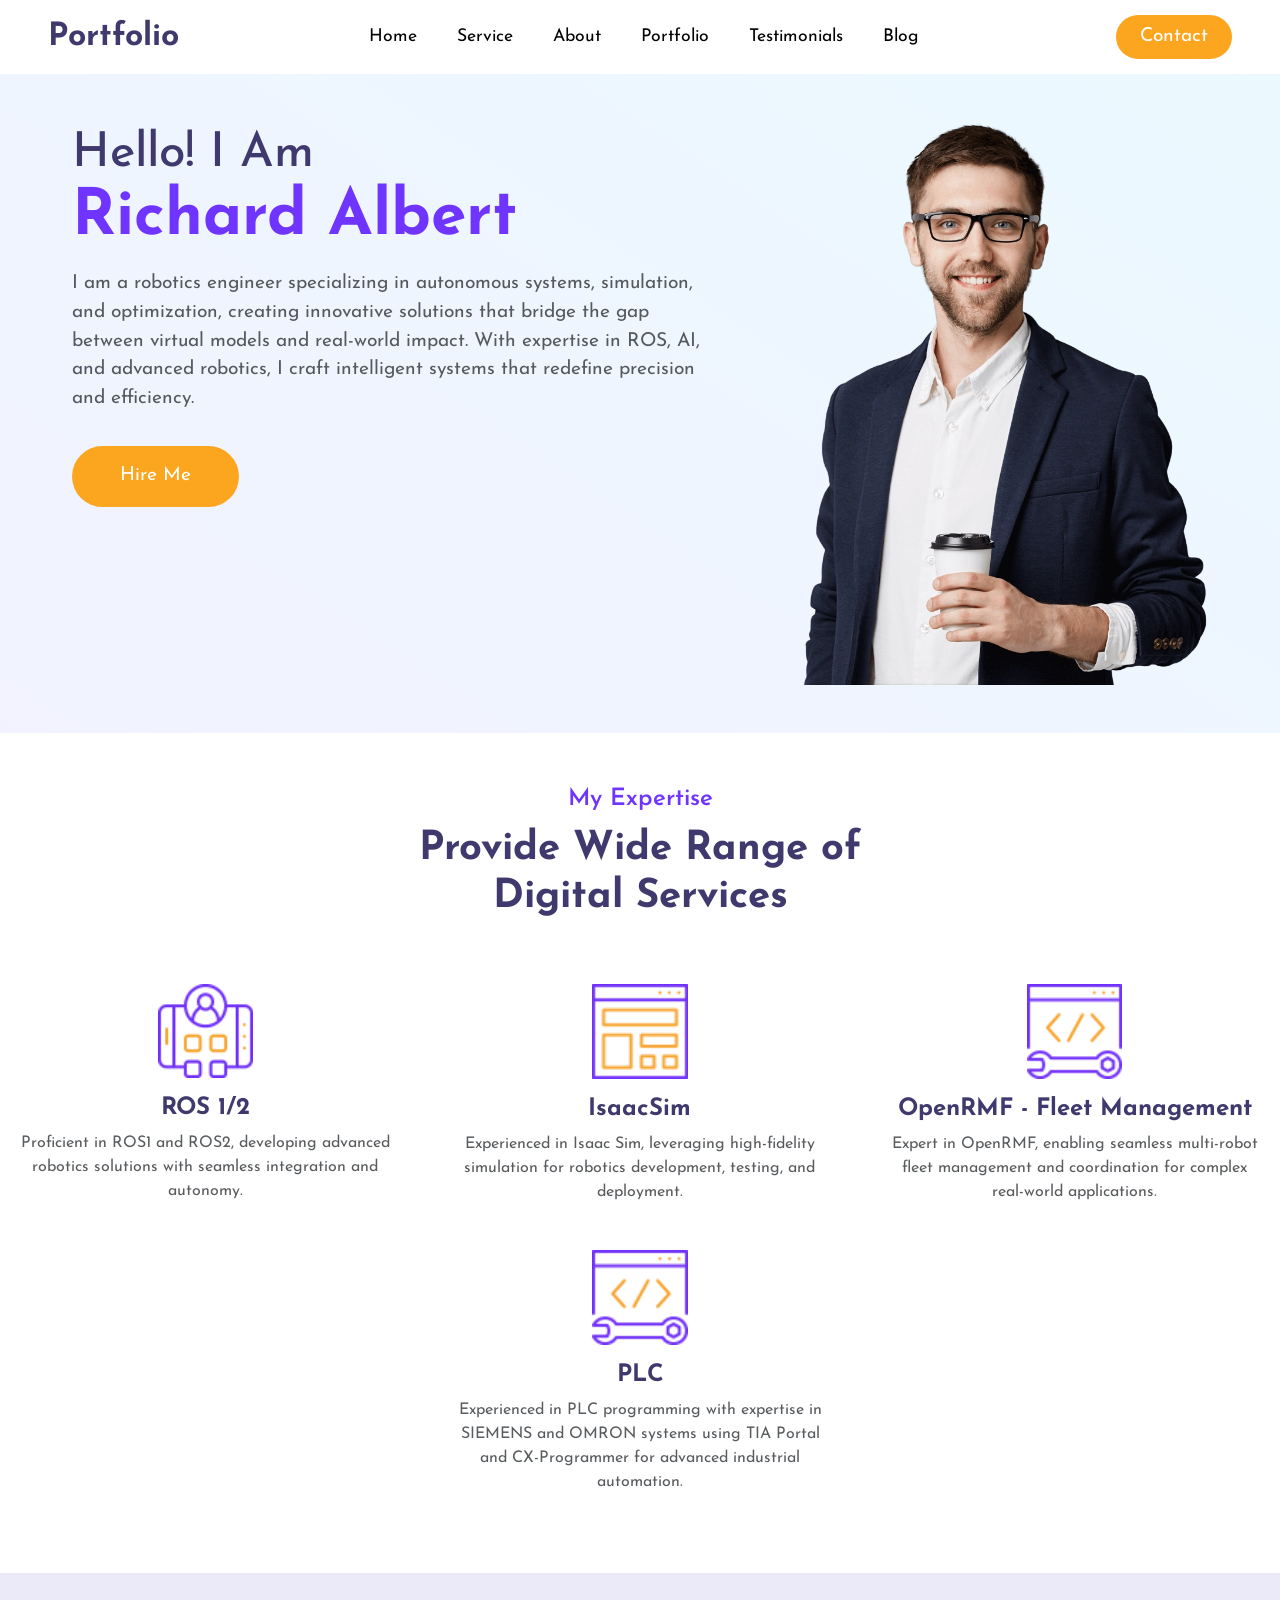
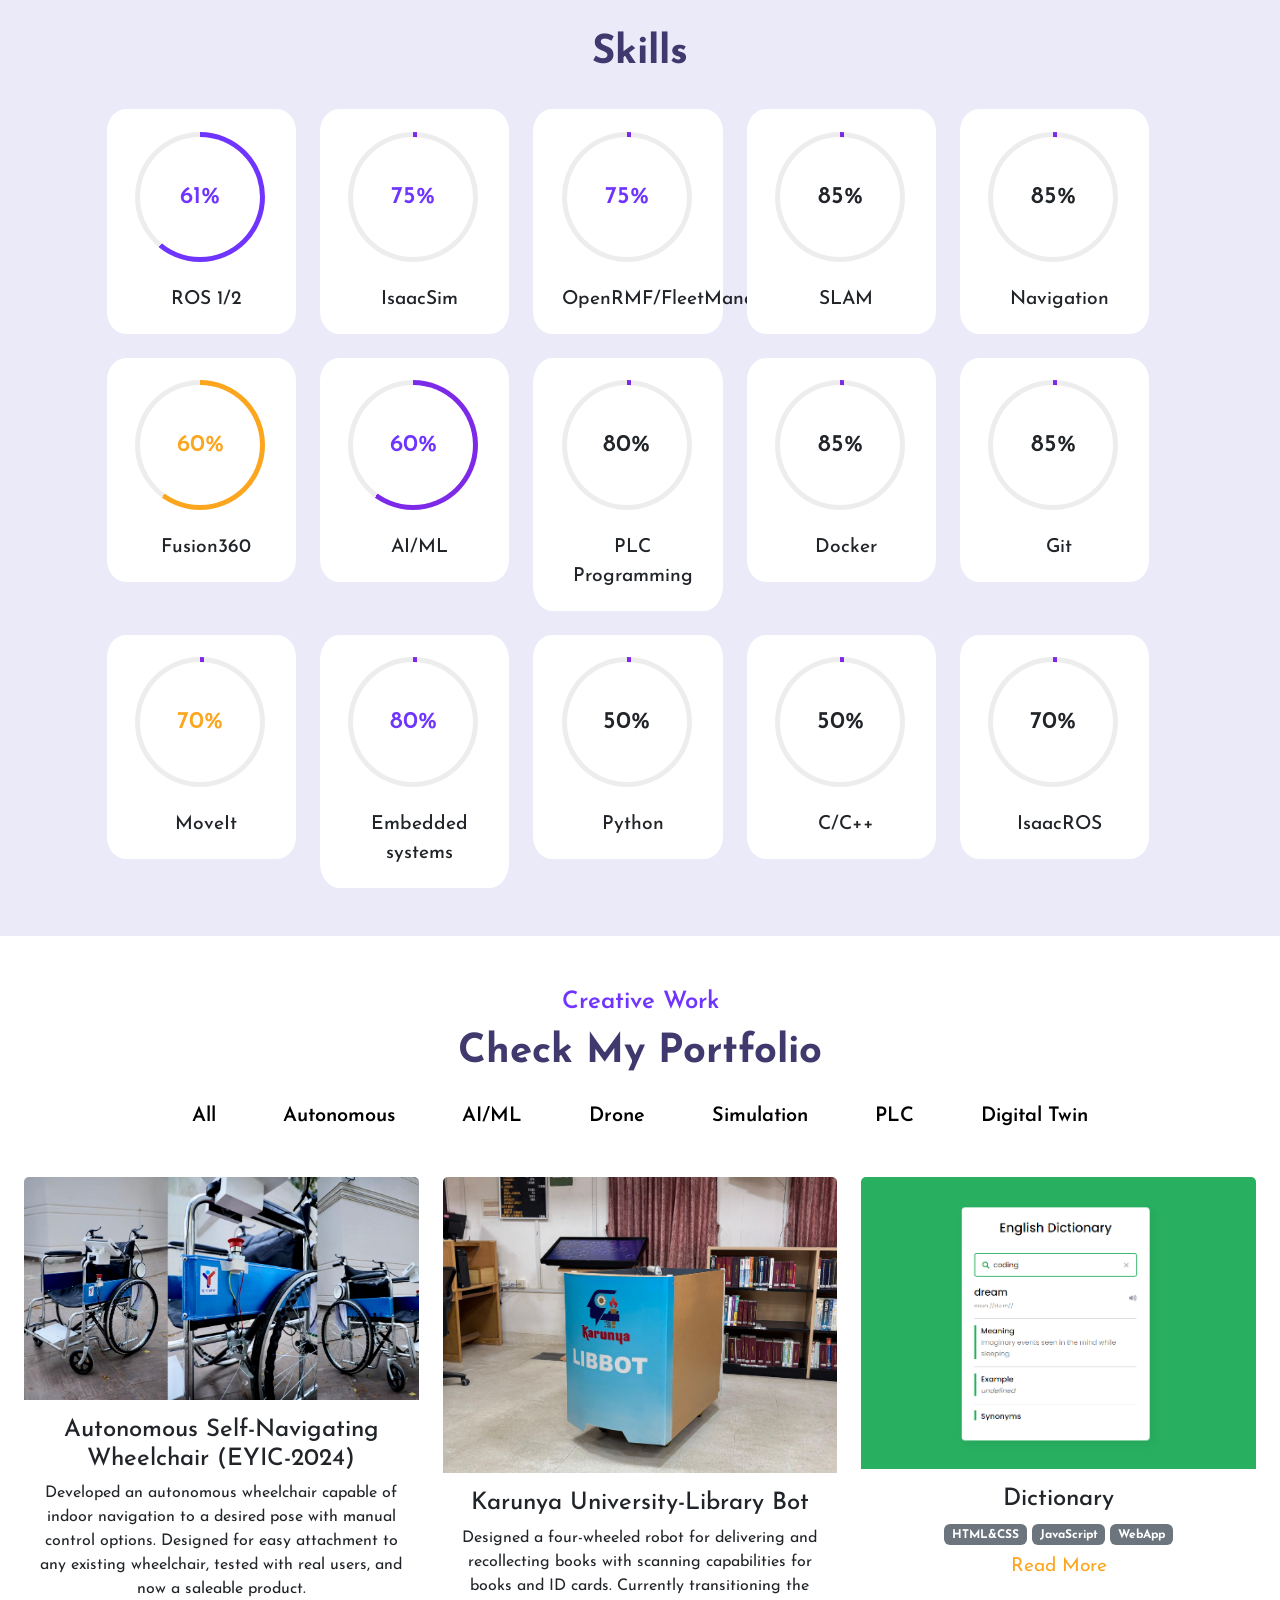
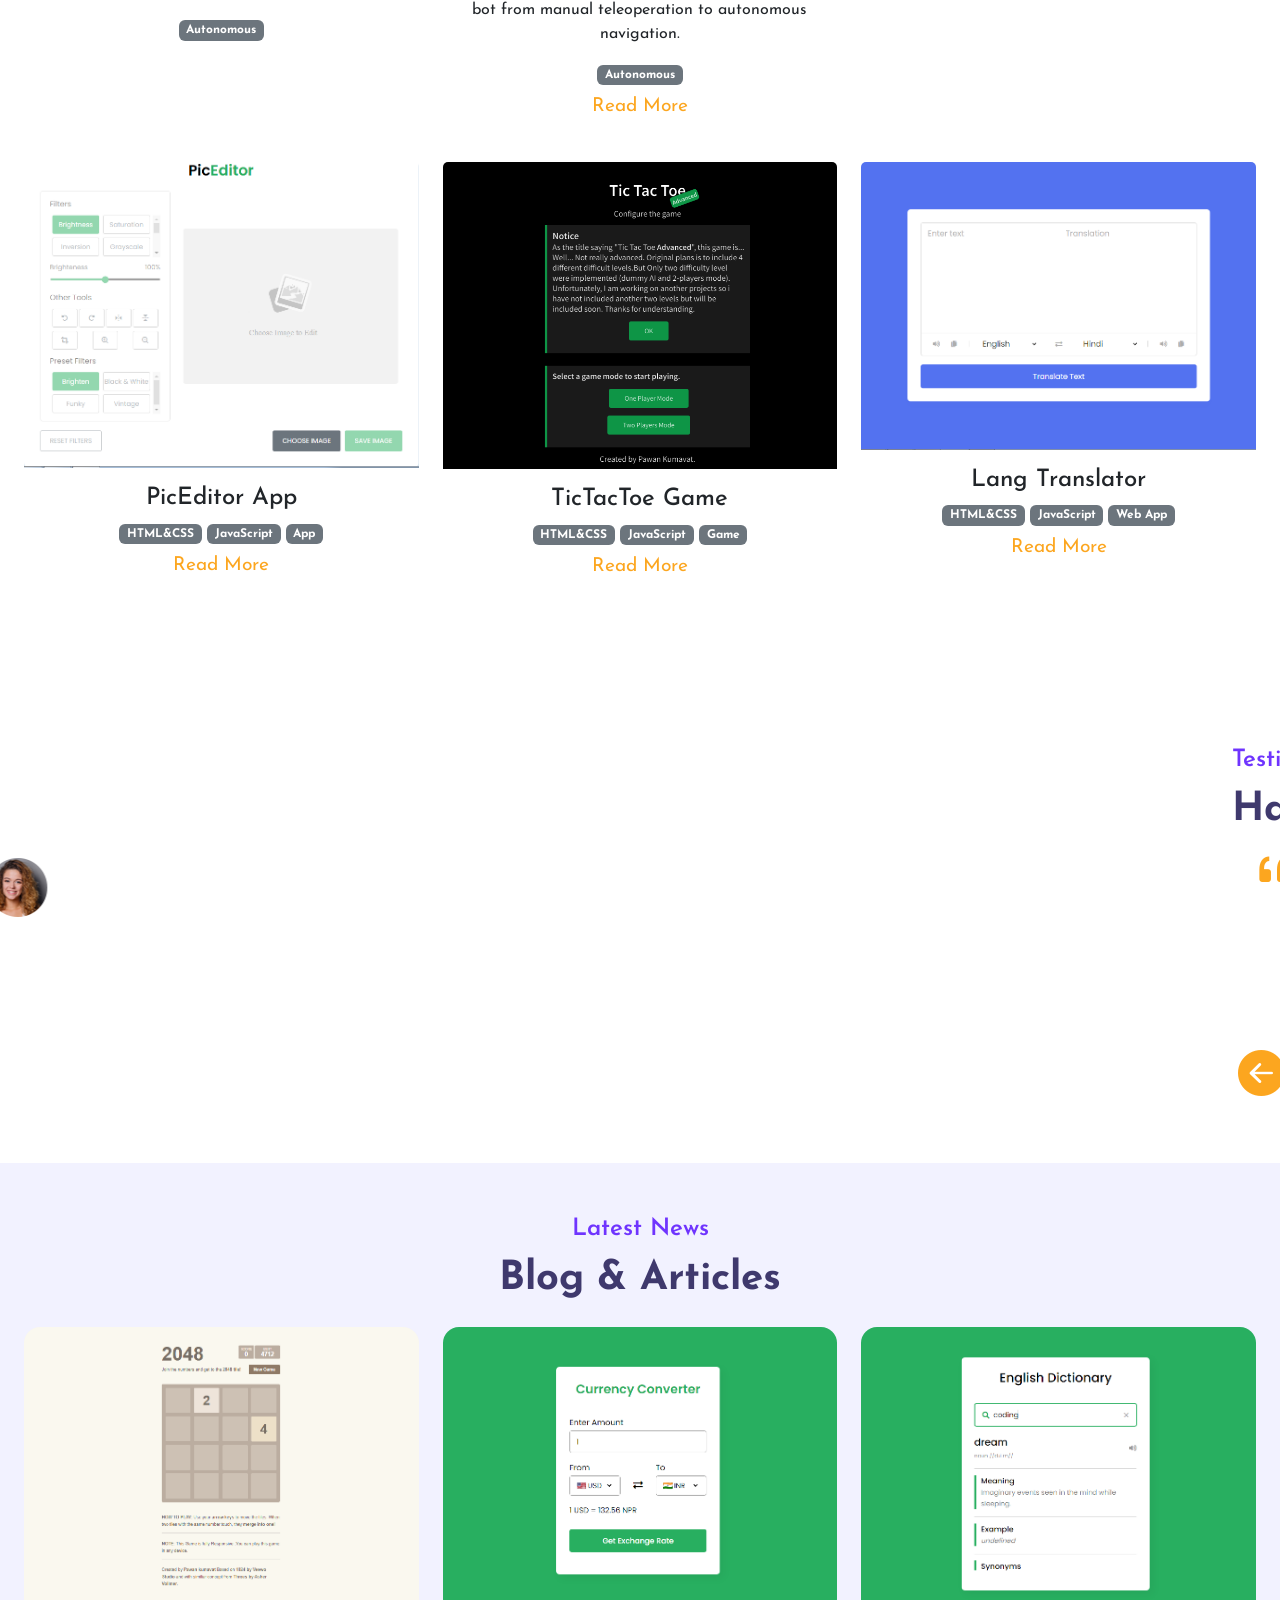
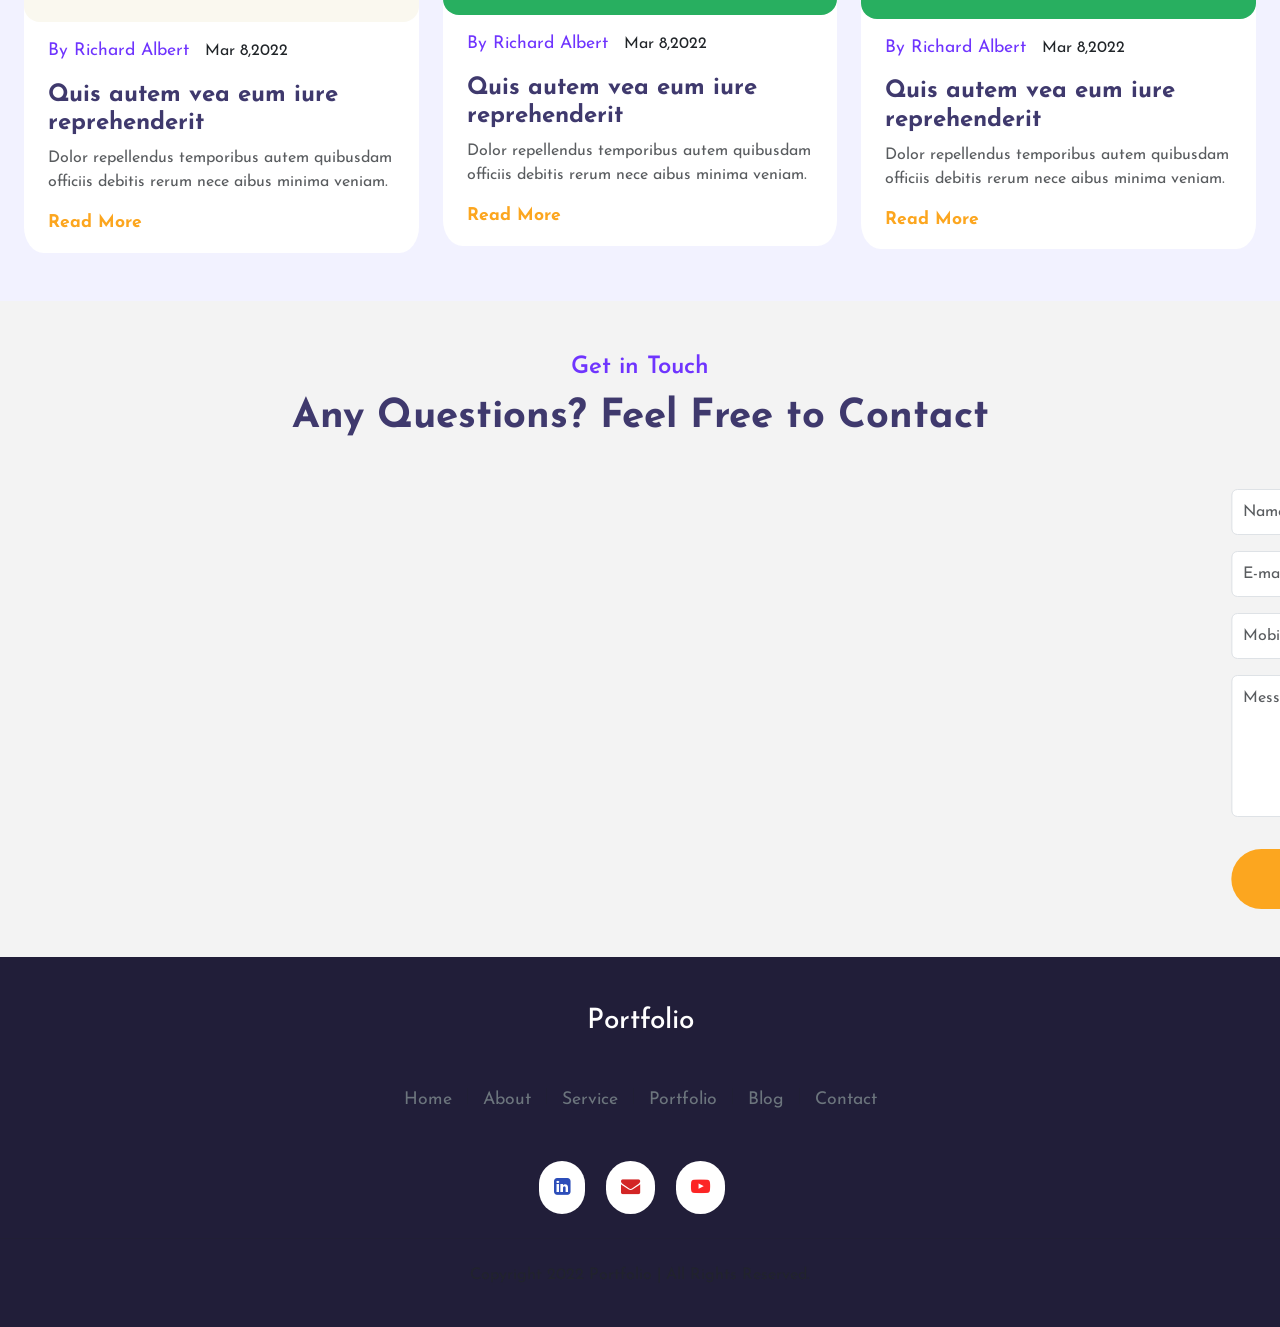
==== commit aaa8e6bb: "updated-ui" ====
--- a/index.html
+++ b/index.html
@@ -4,7 +4,7 @@
     <meta charset="UTF-8" />
     <meta http-equiv="X-UA-Compatible" content="IE=edge" />
     <meta name="viewport" content="width=device-width, initial-scale=1.0" />
-    <title>Personal Portfolio - Pawan Kumavat</title>
+    <title>Personal Portfolio - Richard Albert</title>
 
     <!-- bootstrap css cdn link  -->
     <link
@@ -13,6 +13,7 @@
       integrity="sha384-rbsA2VBKQhggwzxH7pPCaAqO46MgnOM80zW1RWuH61DGLwZJEdK2Kadq2F9CUG65"
       crossorigin="anonymous"
     />
+    <link rel="stylesheet" href="https://cdnjs.cloudflare.com/ajax/libs/font-awesome/4.7.0/css/font-awesome.min.css">
 
     <!-- custom css file -->
     <link rel="stylesheet" href="css/style.css" />
@@ -92,11 +93,10 @@
         <!-- here data-aos is used for adding aos animation  -->
         <div class="col-10 col-md-6 text-center text-md-start" data-aos="slide-right">
           <h2 style="color: #3f396d">
-            Hello! I Am <br /><span class="c-orange">Pawan Kumavat</span>
+            Hello! I Am <br /><span class="c-orange">Richard Albert</span>
           </h2>
           <p class="text-muted">
-            I'm A Web Developer having 5 years of experience in expertise of
-            creating website with fully responsive Also with backend part too.
+            I am a robotics engineer specializing in autonomous systems, simulation, and optimization, creating innovative solutions that bridge the gap between virtual models and real-world impact. With expertise in ROS, AI, and advanced robotics, I craft intelligent systems that redefine precision and efficiency.
           </p>
           <button class="c-btn h-btn mt-3 py-3 px-5 rounded-pill">
             Hire Me
@@ -130,12 +130,11 @@
               />
             </div>
             <div class="content mt-3">
-              <h4>Web Design</h4>
+              <h4>ROS 1/2</h4>
               <p class="text-muted">
-                Dolor repellendus temporibus autem quibusdam officiis debitis
-                rerum neces aibus minima veniam.
+                Proficient in ROS1 and ROS2, developing advanced robotics solutions with seamless integration and autonomy.
               </p>
-              <a href="" class="link">Read More</a>
+              <!-- <a href="" class="link">Read More</a> -->
             </div>
           </div>
         </div>
@@ -149,12 +148,11 @@
               />
             </div>
             <div class="content mt-3">
-              <h4>Web Development</h4>
+              <h4>IsaacSim</h4>
               <p class="text-muted">
-                Dolor repellendus temporibus autem quibusdam officiis debitis
-                rerum neces aibus minima veniam.
+                Experienced in Isaac Sim, leveraging high-fidelity simulation for robotics development, testing, and deployment.  
               </p>
-              <a href="" class="link">Read More</a>
+              <!-- <a href="" class="link">Read More</a> -->
             </div>
           </div>
         </div>
@@ -168,65 +166,221 @@
               />
             </div>
             <div class="content mt-3">
-              <h4>Debugging</h4>
+              <h4>OpenRMF - Fleet Management</h4>
               <p class="text-muted">
-                Dolor repellendus temporibus autem quibusdam officiis debitis
-                rerum neces aibus minima veniam.
+                Expert in OpenRMF, enabling seamless multi-robot fleet management and coordination for complex real-world applications.
               </p>
-              <a href="" class="link">Read More</a>
-            </div>
-          </div>
-        </div>
-      </div>
+              <!-- <a href="" class="link">Read More</a> -->
+            </div>
+          </div>
+        </div>
+        <div class="col-md-4 col-10" data-aos="fade-up">
+          <div class="service-card">
+            <div class="img">
+              <img
+                src="images/service-icon3.png"
+                class="w-25 img-fluid img"
+                alt=""
+              />
+            </div>
+            <div class="content mt-3">
+              <h4>PLC</h4>
+              <p class="text-muted">
+                Experienced in PLC programming with expertise in SIEMENS and OMRON systems using TIA Portal and CX-Programmer for advanced industrial automation.
+              </p>
+              <!-- <a href="" class="link">Read More</a> -->
+            </div>
+          </div>
+        </div>
+      </div>
+      
     </section>
     <!-- expertise section ends here -->
 
     <!-- skill section starts -->
     <section class="skill mt-5 py-5" id="about">
-      <div class="row justify-content-evenly">
-        <div class="col-10 col-md-5 skill-with-progress" data-aos="slide-right">
-          <div class="row justify-content-evenly">
-            <div class="col-10 col-md-6">
+
+      <div class="heading text-center">
+        <H3> Skills</H3>
+        <!-- <h3>
+          Provide Wide Range of <br />
+          Digital Services
+        </h3> -->
+      </div>
+      <div class="row">
+        <!-- <div class="col-10 col-md-5 skill-with-progress" data-aos="slide-right"> -->
+
+
+
+          <div class="row justify-content-center mt-4">
+            <div class="col-6 col-md-2">
+              <div class="progress-card ms-3 ms-md-0">
+                <div class="circular-progress ros">
+                  <span class="progress-value ros-progress">0%</span>
+                </div>
+                <br />
+                <span class="text">ROS 1/2</span>
+              </div>
+            </div>
+          
+            <div class="col-6 col-md-2">
+              <div class="progress-card ms-3 ms-md-0">
+                <div class="circular-progress isaacsim">
+                  <span class="progress-value isaacsim-progress">75%</span>
+                </div>
+                <br />
+                <span class="text">IsaacSim</span>
+              </div>
+            </div>
+          
+            <div class="col-6 col-md-2">
+              <div class="progress-card ms-3 ms-md-0">
+                <div class="circular-progress openrmf">
+                  <span class="progress-value openrmf-progress">75%</span>
+                </div>
+                <br />
+                <span class="text">OpenRMF/FleetManagement</span>
+              </div>
+            </div>
+          
+            <div class="col-6 col-md-2">
+              <div class="progress-card ms-3 ms-md-0">
+                <div class="circular-progress python">
+                  <span class="progress-value python-progress">85%</span>
+                </div>
+                <br />
+                <span class="text">SLAM</span>
+              </div>
+            </div>
+
+            <div class="col-6 col-md-2">
+              <div class="progress-card ms-3 ms-md-0">
+                <div class="circular-progress python">
+                  <span class="progress-value python-progress">85%</span>
+                </div>
+                <br />
+                <span class="text">Navigation</span>
+              </div>
+            </div>
+          
+          </div>
+          
+
+        
+          
+          <div class="row justify-content-center mt-4">
+            <div class="col-6 col-md-2">
               <div class="progress-card ms-3 ms-md-0">
                 <div class="circular-progress html-css">
-                  <span class="progress-value html-progress">0%</span>
-                </div>
-                <br />
-                <span class="text">HTML & CSS</span>
-              </div>
-            </div>
-            <div class="col-10 col-md-6 mt-4 mt-md-0">
+                  <span class="progress-value html-progress">70%</span>
+                </div>
+                <br />
+                <span class="text">Fusion360</span>
+              </div>
+            </div>
+          
+            <div class="col-6 col-md-2">
               <div class="progress-card ms-3 ms-md-0">
                 <div class="circular-progress javascript">
-                  <span class="progress-value javascript-progress">0%</span>
-                </div>
-                <br />
-                <span class="text">JavaScript</span>
-              </div>
-            </div>
-          </div>
-          <div class="row justify-content-evenly mt-4">
-            <div class="col-10 col-md-6">
-              <div class="progress-card ms-3 ms-md-0">
-                <div class="circular-progress php">
-                  <span class="progress-value php-progress">0%</span>
-                </div>
-                <br />
-                <span class="text">PHP</span>
-              </div>
-            </div>
-            <div class="col-10 col-md-6 mt-4 mt-md-0">
-              <div class="progress-card ms-3  ms-md-0">
-                <div class="circular-progress reactjs">
-                  <span class="progress-value reactjs-progress">0%</span>
-                </div>
-                <br>
-                <span class="text">ReactJS</span>
-              </div>
-            </div>
-          </div>
-        </div>
-        <div class="col-10 col-md-5 skill-detail" data-aos="slide-left">
+                  <span class="progress-value javascript-progress">50%</span>
+                </div>
+                <br />
+                <span class="text">AI/ML</span>
+              </div>
+            </div>
+          
+            <div class="col-6 col-md-2">
+              <div class="progress-card ms-3 ms-md-0">
+                <div class="circular-progress react">
+                  <span class="progress-value react-progress">80%</span>
+                </div>
+                <br />
+                <span class="text">PLC Programming</span>
+              </div>
+            </div>
+          
+            <div class="col-6 col-md-2">
+              <div class="progress-card ms-3 ms-md-0">
+                <div class="circular-progress python">
+                  <span class="progress-value python-progress">85%</span>
+                </div>
+                <br />
+                <span class="text">Docker</span>
+              </div>
+            </div>
+
+            <div class="col-6 col-md-2">
+              <div class="progress-card ms-3 ms-md-0">
+                <div class="circular-progress python">
+                  <span class="progress-value python-progress">85%</span>
+                </div>
+                <br />
+                <span class="text">Git</span>
+              </div>
+            </div>
+          
+          </div>
+          
+
+
+
+
+          <div class="row justify-content-center mt-4">
+            <div class="col-6 col-md-2">
+              <div class="progress-card ms-3 ms-md-0">
+                <div class="circular-progress html-css">
+                  <span class="progress-value html-progress">70%</span>
+                </div>
+                <br />
+                <span class="text">MoveIt</span>
+              </div>
+            </div>
+          
+            <div class="col-6 col-md-2">
+              <div class="progress-card ms-3 ms-md-0">
+                <div class="circular-progress javascript">
+                  <span class="progress-value javascript-progress">80%</span>
+                </div>
+                <br />
+                <span class="text">Embedded systems</span>
+              </div>
+            </div>
+          
+            <div class="col-6 col-md-2">
+              <div class="progress-card ms-3 ms-md-0">
+                <div class="circular-progress react">
+                  <span class="progress-value react-progress">50%</span>
+                </div>
+                <br />
+                <span class="text">Python</span>
+              </div>
+            </div>
+          
+            <div class="col-6 col-md-2">
+              <div class="progress-card ms-3 ms-md-0">
+                <div class="circular-progress python">
+                  <span class="progress-value python-progress">50%</span>
+                </div>
+                <br />
+                <span class="text">C/C++</span>
+              </div>
+            </div>
+
+            <div class="col-6 col-md-2">
+              <div class="progress-card ms-3 ms-md-0">
+                <div class="circular-progress python">
+                  <span class="progress-value python-progress">70%</span>
+                </div>
+                <br />
+                <span class="text">IsaacROS</span>
+              </div>
+            </div>
+          
+          </div>
+          
+          
+        <!-- </div> -->
+        <!-- <div class="col-10 col-md-5 skill-detail" data-aos="slide-left">
           <div class="heading mt-5 mt-md-3">
             <small>My Skills</small>
             <h3>Beautiful & Unique Digital Experiences</h3>
@@ -240,7 +394,7 @@
               consequntar magni dolores.
             </p>
             <button class="c-btn h-btn mt-3 py-3 px-5 rounded-pill">
-              <!-- here download attribute is used for adding download functionality to button  -->
+              here download attribute is used for adding download functionality to button  
               <a
                 href="Entry Level Web Developer Resume.pdf"
                 download="SampleCV"
@@ -249,7 +403,7 @@
               >
             </button>
           </div>
-        </div>
+        </div> -->
       </div>
     </section>
     <!-- skill section end here -->
@@ -264,38 +418,43 @@
       <div id="myBtnContainer" class="text-center mt-4">
         <!-- here we will create custom attribute using data- for filtering -->
         <button class="filter-item" data-filter="all">All</button>
-        <button class="filter-item" data-filter="game">Game</button>
-        <button class="filter-item" data-filter="webapp">Web App</button>
-        <button class="filter-item" data-filter="website">Website</button>
-        <button class="filter-item" data-filter="brand">Brand</button>
+        <button class="filter-item" data-filter="autonomous">Autonomous</button>
+        <button class="filter-item" data-filter="aiml">AI/ML</button>
+        <button class="filter-item" data-filter="drone">Drone</button>
+        <button class="filter-item" data-filter="simulation">Simulation</button>
+        <button class="filter-item" data-filter="plc">PLC</button>
+
+        <button class="filter-item" data-filter="webapp">Digital Twin</button>
       </div>
       <div class="portfolio-body">
         <div class="row justify-content-evenly px-4">
-          <div class="post col-md-4 game all col-10 mt-3 mt-md-0" data-aos="fade-up">
+          <div class="post col-md-4 autonomous all col-10 mt-3 mt-md-0" data-aos="fade-up">
             <div class="card">
-              <img src="images/2048game.png" class="card-img-top" alt="..." />
+              <img src="images/weelchair.jpeg" class="card-img-top" alt="..." />
               <div class="card-body text-center">
-                <h4 class="card-title">2048 Game</h4>
-                <span class="badge bg-secondary badge-pill">HTML&CSS</span>
-                <span class="badge bg-secondary badge-pill">JavaScript</span>
-                <span class="badge bg-secondary badge-pill mb-2">Game</span
+                <h4 class="card-title">Autonomous Self-Navigating Wheelchair (EYIC-2024)</h4>
+                <!-- <span class="badge bg-secondary badge-pill">HTML&CSS</span>
+                <span class="badge bg-secondary badge-pill">JavaScript</span> -->
+                <p>Developed an autonomous wheelchair capable of indoor navigation to a desired pose with manual control options. Designed for easy attachment to any existing wheelchair, tested with real users, and now a saleable product.</p>
+                <span class="badge bg-secondary badge-pill mb-2">Autonomous</span
                 ><br />
-                <a href="#" class="link">Read More</a>
+                <!-- <a href="#" class="link">Read More</a> -->
               </div>
             </div>
           </div>
           <div class="post col-md-4 website all col-10 mt-3 mt-md-0" data-aos="fade-up">
             <div class="card">
               <img
-                src="images/currency-converter.png"
+                src="images/library-bot.jpeg"
                 class="card-img-top"
                 alt="..."
               />
               <div class="card-body text-center">
-                <h4 class="card-title">Converter App</h4>
-                <span class="badge bg-secondary badge-pill">HTML&CSS</span>
-                <span class="badge bg-secondary badge-pill">JavaScript</span>
-                <span class="badge bg-secondary badge-pill mb-2">Website</span
+                <h4 class="card-title">Karunya University-Library Bot</h4>
+                <p>Designed a four-wheeled robot for delivering and recollecting books with scanning capabilities for books and ID cards. Currently transitioning the bot from manual teleoperation to autonomous navigation.</p>
+                <!-- <span class="badge bg-secondary badge-pill">HTML&CSS</span>
+                <span class="badge bg-secondary badge-pill">JavaScript</span> -->
+                <span class="badge bg-secondary badge-pill mb-2">Autonomous</span
                 ><br />
                 <a href="#" class="read-more-btn link">Read More</a>
               </div>
@@ -470,7 +629,7 @@
               alt="..."
             />
             <div class="card-body px-4">
-              <small>By Pawan Kumavat</small
+              <small>By Richard Albert</small
               ><span class="ms-3">Mar 8,2022</span>
               <h4 class="card-title">
                 <a href="">Quis autem vea eum iure reprehenderit</a>
@@ -491,7 +650,7 @@
               alt="..."
             />
             <div class="card-body px-4">
-              <small>By Pawan Kumavat</small
+              <small>By Richard Albert</small
               ><span class="ms-3">Mar 8,2022</span>
               <h4 class="card-title">
                 <a href="">Quis autem vea eum iure reprehenderit</a>
@@ -512,7 +671,7 @@
               alt="..."
             />
             <div class="card-body px-4">
-              <small>By Pawan Kumavat</small
+              <small>By Richard Albert</small
               ><span class="ms-3">Mar 8,2022</span>
               <h4 class="card-title">
                 <a href="">Quis autem vea eum iure reprehenderit</a>
@@ -537,7 +696,7 @@
                   <img src="images/2048game.png" class="img-fluid" alt="">
                 </div>
                 <div class="content mt-3">
-                  <small>By Pawan Kumavat</small
+                  <small>By Richard Albert</small
                     ><span class="text-muted ms-2">Mar 8,2022</span>
                   <h4 class="card-title mt-3">Quis autem vea eum iure reprehenderit</h4>
                   <div class="social-links mt-4">
@@ -609,7 +768,7 @@
                   <img src="images/currency-converter.png" class="img-fluid" alt="">
                 </div>
                 <div class="content mt-3">
-                  <small>By Pawan Kumavat</small
+                  <small>By Richard Albert</small
                     ><span class="text-muted ms-2 ms-md-0">Mar 8,2022</span>
                   <h4 class="card-title mt-3">Quis autem vea eum iure reprehenderit</h4>
                   <div class="social-links mt-4">
@@ -681,7 +840,7 @@
                   <img src="images/dictionary.png" class="img-fluid" alt="">
                 </div>
                 <div class="content mt-3">
-                  <small>By Pawan Kumavat</small
+                  <small>By Richard Albert</small
                     ><span class="text-muted ms-2 ms-md-0">Mar 8,2022</span>
                   <h4 class="card-title mt-3">Quis autem vea eum iure reprehenderit</h4>
                   <div class="social-links mt-4">
@@ -855,16 +1014,17 @@
         <div class="vr"></div>
         <a href="#contact">Contact</a>
       </div>
+      
       <div class="social-links mt-5" data-aos="fade-up">
-        <button href="" class="rounded-pill dribble">
-          <i class="bi bi-dribbble"></i>
-        </button>
-        <button href="" class="rounded-pill whatsapp">
-          <i class="bi bi-whatsapp"></i>
-        </button>
-        <button href="" class="rounded-pill behance">
-          <i class="bi bi-behance"></i>
-        </button>
+        <a href="https://www.linkedin.com/in/richard-albert-003725267/" class="rounded-pill linkedin">
+          <i class="fa fa-linkedin-square"></i>
+        </a>
+        <a href="mailto:albertrichard080@gmail.com" class="rounded-pill mail">
+          <i class="fa fa-envelope"></i>
+        </a>
+        <a href="https://www.youtube.com/@kabilankb2003"  class="rounded-pill behance">
+          <i class="fa fa-youtube-play"></i>
+        </a>
       </div>
       <hr class="text-muted my-4" />
 
--- a/css/style.css
+++ b/css/style.css
@@ -171,11 +171,23 @@
     border-radius: 50%;
     background-color: #fff;
 }
+
 .progress-value{
     position: relative;
     font-size: 1.5rem;
     font-weight: 600;
 }
+.ros-progress{
+    color: #6f34fe;  
+
+}
+.isaacsim-progress{
+    color: #6f34fe;  
+}
+.openrmf-progress{
+    color: #6f34fe; 
+}
+
 .html-progress{
     color: #fca61f;
 }
@@ -357,6 +369,7 @@
     transform: translateY(-20px);
     transition-duration: 1s;
 }
+
 .social-links .dribble:hover{
     background-color: #f33a7e;
 }
@@ -367,10 +380,10 @@
     background-color: #25D366;
 }
 .social-links .behance{
-    color: #255afc;
+    color: #fc2525;
 }
 .social-links .behance:hover{
-    background-color: #255afc;
+    background-color: #fc2525;
 }
 
 /* styling back to top button */
@@ -384,3 +397,42 @@
     color: #fff;
     animation: pulse 3s infinite;
 }
+
+
+.social-links a {
+    display: inline-block; /* Ensures the <a> tag behaves like a button */
+    text-decoration: none;
+    border: none;
+    margin-right: 1rem;
+    font-size: 1.2rem;
+    background-color: #fff;
+    padding: 14px 15px 10px 15px;
+    border-radius: 50%; /* To make it round like a button */
+    transition: all 1s ease; /* Smooth animation */
+}
+
+.social-links a:hover {
+    color: #fff;
+    transform: translateY(-20px);
+    transition-duration: 1s;
+}
+
+.social-links .linkedin {
+    color: #2c4db9;
+}
+
+
+
+.social-links .linkedin:hover {
+    background-color: #2c4db9;
+}
+
+.social-links .mail {
+    color: #d32525;
+}
+
+.social-links .mail:hover {
+    background-color: #d32525;
+}
+
+
